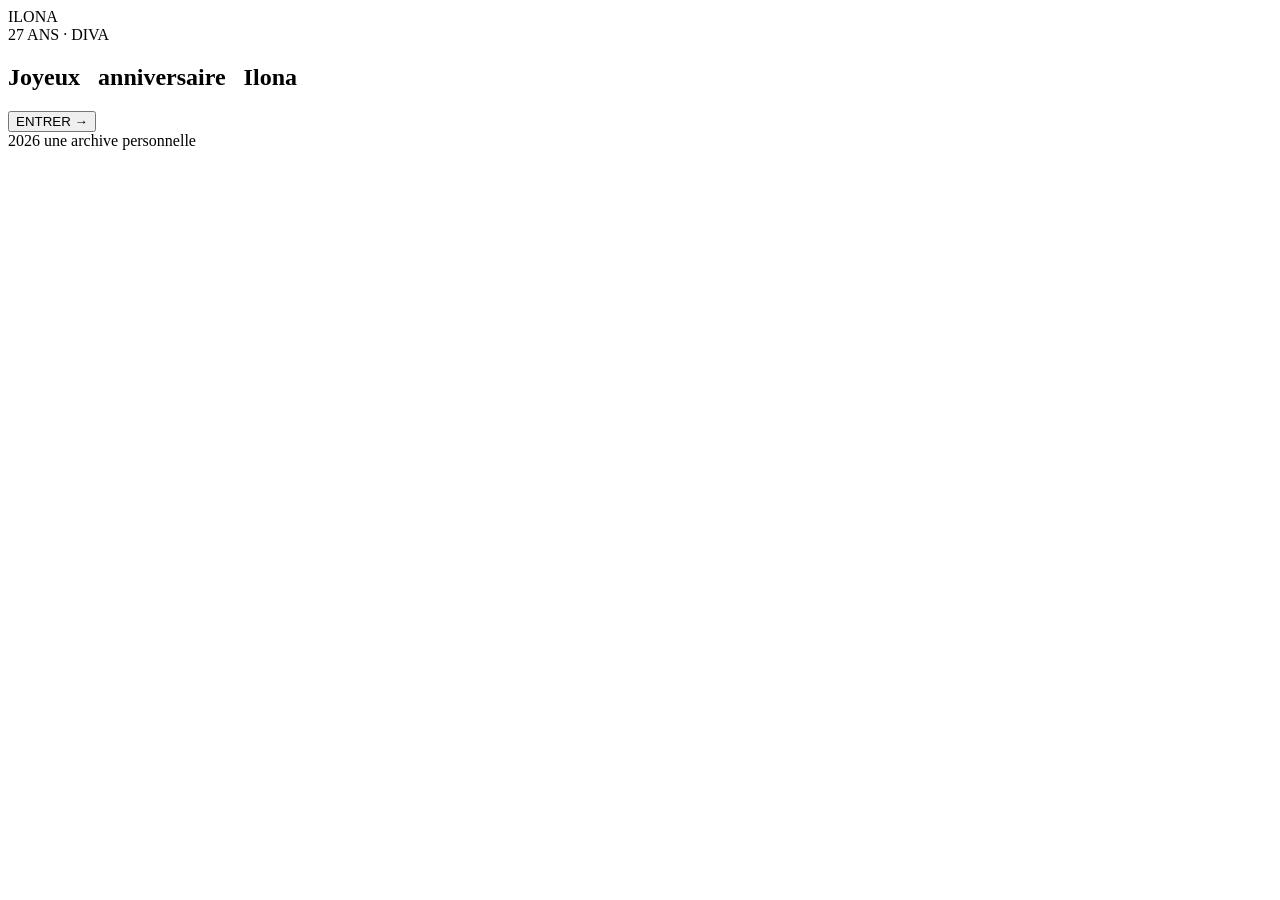
==== index.html @ 59c8e982 "Create index.html" ====
<!DOCTYPE html>
<html lang="fr">
<head>
  <meta charset="UTF-8">

  <meta name="viewport" content="width=device-width, initial-scale=1.0">

  <meta
    name="description"
    content="Joyeux anniversaire Ilona — 27 ans, diva."
  >

  <title>Ilona — 27 ans de diva</title>

  <link rel="stylesheet" href="style.css">
</head>

<body>

  <main class="home">

    <header class="header">
      <div class="name">ILONA</div>
      <div class="age">27 ANS · DIVA</div>
    </header>


    <section class="welcome">

      <h1 class="birthday">
        <span>J</span><span>o</span><span>y</span><span>e</span><span>u</span><span>x</span>
        <span>&nbsp;</span>
        <span>a</span><span>n</span><span>n</span><span>i</span><span>v</span><span>e</span><span>r</span><span>s</span><span>a</span><span>i</span><span>r</span><span>e</span>
        <span>&nbsp;</span>
        <span>I</span><span>l</span><span>o</span><span>n</span><span>a</span>
      </h1>

      <button class="enter" id="enterButton" type="button">
        ENTRER
        <span class="arrow">→</span>
      </button>

    </section>


    <footer class="footer">
      <span>2026</span>
      <span>une archive personnelle</span>
    </footer>

  </main>


  <script src="script.js"></script>

</body>
</html>
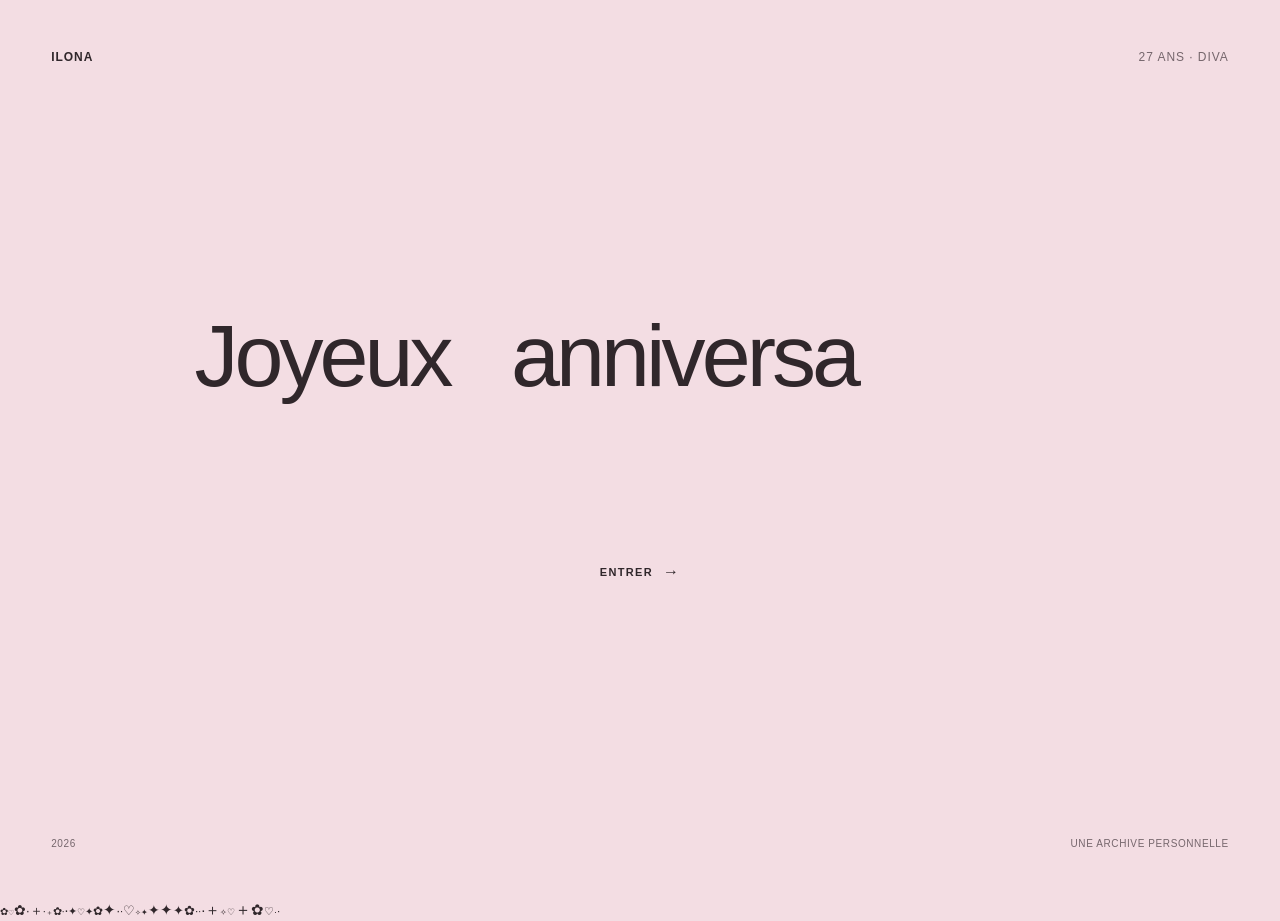
==== commit feea20c1: "Update index.html" ====
--- a/index.html
+++ b/index.html
@@ -14,7 +14,18 @@
 
   <link rel="stylesheet" href="style.css">
 </head>
+  
+<link
+  href="https://fonts.googleapis.com/css2?family=Fraunces:opsz,wght@9..144,400&display=swap"
+  rel="stylesheet"
+  .birthday {
+  font-family: "Fraunces", serif;
 
+  font-weight: 400;
+
+  letter-spacing: -0.04em;
+}
+>
 <body>
 
   <main class="home">
--- a/style.css
+++ b/style.css
@@ -0,0 +1,329 @@
+/* ==================================================
+   ILONA — 27 ANS, DIVA
+   Base stylesheet
+   ================================================== */
+
+
+/* ---------- VARIABLES ---------- */
+
+:root {
+  --background: #f3dde3;
+  --text: #30272b;
+  --muted: #75666c;
+
+  --page-padding: clamp(20px, 4vw, 60px);
+
+  --sans: Arial, Helvetica, sans-serif;
+}
+
+
+/* ---------- RESET ---------- */
+
+* {
+  box-sizing: border-box;
+  margin: 0;
+  padding: 0;
+}
+
+html {
+  width: 100%;
+  height: 100%;
+}
+
+body {
+  width: 100%;
+  min-height: 100vh;
+
+  background: var(--background);
+  color: var(--text);
+
+  font-family: var(--sans);
+
+  overflow-x: hidden;
+}
+
+
+/* ---------- HOME ---------- */
+
+.home {
+  position: relative;
+
+  width: 100%;
+  min-height: 100vh;
+
+  padding: var(--page-padding);
+
+  display: flex;
+  flex-direction: column;
+
+  transition:
+    opacity 0.8s ease,
+    transform 0.8s ease;
+}
+
+
+/* ---------- HEADER ---------- */
+
+.header {
+  width: 100%;
+
+  display: flex;
+  justify-content: space-between;
+  align-items: flex-start;
+
+  font-size: 12px;
+  line-height: 1;
+
+  letter-spacing: 0.08em;
+  text-transform: uppercase;
+}
+
+.name {
+  font-weight: 600;
+}
+
+.age {
+  color: var(--muted);
+}
+
+
+/* ---------- WELCOME ---------- */
+
+.welcome {
+  flex: 1;
+
+  display: flex;
+  flex-direction: column;
+
+  align-items: center;
+  justify-content: center;
+
+  text-align: center;
+
+  padding: 60px 20px;
+}
+
+
+/* ---------- BIRTHDAY TEXT ---------- */
+
+.birthday {
+  max-width: 900px;
+
+  font-size: clamp(34px, 7vw, 88px);
+  font-weight: 400;
+
+  line-height: 0.98;
+  letter-spacing: -0.045em;
+}
+
+
+/*
+   Each letter starts invisible and slightly lower.
+   JavaScript adds .visible progressively.
+*/
+
+.birthday span {
+  display: inline-block;
+
+  opacity: 0;
+  transform: translateY(18px);
+
+  transition:
+    opacity 0.7s ease,
+    transform 0.7s cubic-bezier(0.22, 1, 0.36, 1);
+}
+
+.birthday span.visible {
+  opacity: 1;
+  transform: translateY(0);
+}
+
+
+/* ---------- ENTER BUTTON ---------- */
+
+.enter {
+  margin-top: 70px;
+
+  border: none;
+  background: transparent;
+
+  color: var(--text);
+
+  font-family: inherit;
+  font-size: 11px;
+  font-weight: 600;
+
+  letter-spacing: 0.12em;
+
+  cursor: pointer;
+
+  display: flex;
+  align-items: center;
+  gap: 10px;
+
+  padding: 10px 0;
+
+  transition:
+    opacity 0.3s ease,
+    gap 0.3s ease;
+}
+
+.enter:hover {
+  gap: 16px;
+}
+
+.enter:focus-visible {
+  outline: 1px solid var(--text);
+  outline-offset: 8px;
+}
+
+.arrow {
+  font-size: 16px;
+  line-height: 0;
+}
+
+
+/* ---------- FOOTER ---------- */
+
+.footer {
+  width: 100%;
+
+  display: flex;
+  justify-content: space-between;
+  align-items: center;
+
+  color: var(--muted);
+
+  font-size: 10px;
+  letter-spacing: 0.06em;
+  text-transform: uppercase;
+}
+
+
+/* ---------- EXIT ANIMATION ---------- */
+
+.home.exit {
+  opacity: 0;
+  transform: scale(0.985);
+}
+
+
+/* ---------- MOBILE ---------- */
+
+@media (max-width: 600px) {
+
+  .header {
+    font-size: 10px;
+  }
+
+  .birthday {
+    max-width: 350px;
+
+    font-size: clamp(38px, 12vw, 58px);
+
+    line-height: 1;
+  }
+
+  .welcome {
+    padding: 40px 10px;
+  }
+
+  .enter {
+    margin-top: 55px;
+  }
+
+  .footer {
+    font-size: 8px;
+  }
+/* ==========================================
+   CONFETTIS
+   ========================================== */
+
+.confetti-container {
+  position: fixed;
+
+  inset: 0;
+
+  pointer-events: none;
+
+  overflow: hidden;
+
+  z-index: 0;
+}
+
+.confetti {
+  position: absolute;
+
+  color: rgba(48, 39, 43, 0.25);
+
+  opacity: 0;
+
+  animation:
+    confettiFloat
+    4s
+    ease-in-out
+    infinite;
+}
+
+@keyframes confettiFloat {
+
+  0% {
+    opacity: 0;
+    transform:
+      translateY(10px)
+      rotate(0deg);
+  }
+
+  25% {
+    opacity: 0.6;
+  }
+
+  75% {
+    opacity: 0.4;
+  }
+
+  100% {
+    opacity: 0;
+    transform:
+      translateY(-50px)
+      rotate(180deg);
+  }
+
+}
+
+
+/* ==========================================
+   TEXTE ANNIVERSAIRE
+   ========================================== */
+
+.birthday {
+  position: relative;
+
+  z-index: 2;
+
+  /*
+    Évite que le navigateur coupe
+    "Ilona" entre les lettres.
+  */
+
+  white-space: normal;
+}
+
+.birthday span {
+  white-space: nowrap;
+}
+
+
+/* ==========================================
+   CONTENU AU-DESSUS DES CONFETTIS
+   ========================================== */
+
+.header,
+.welcome,
+.footer {
+  position: relative;
+
+  z-index: 2;
+}
+   
+}
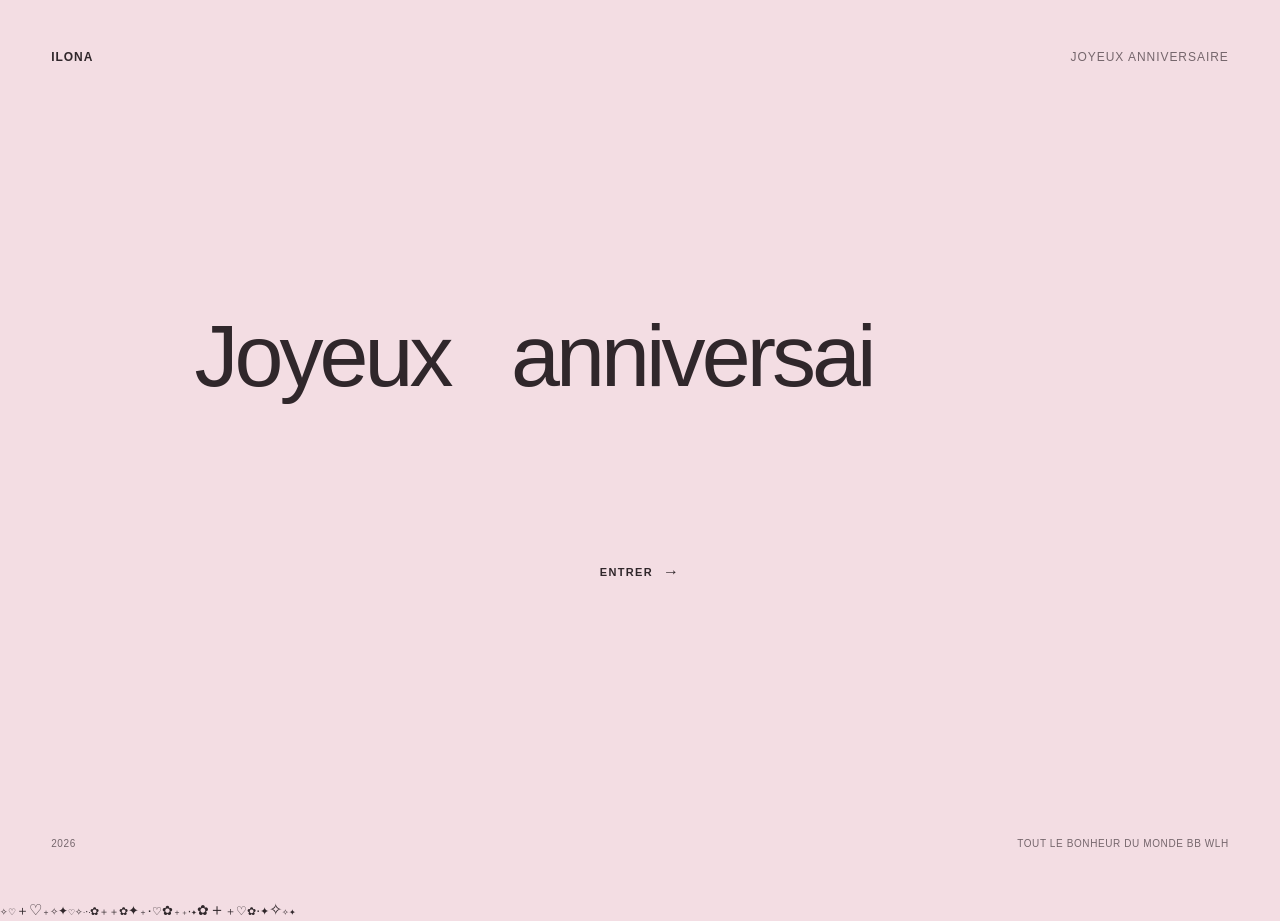
==== commit 1e45cd87: "Update index.html" ====
--- a/index.html
+++ b/index.html
@@ -32,7 +32,7 @@
 
     <header class="header">
       <div class="name">ILONA</div>
-      <div class="age">27 ANS · DIVA</div>
+      <div class="age">JOYEUX ANNIVERSAIRE</div>
     </header>
 
 
@@ -43,6 +43,7 @@
         <span>&nbsp;</span>
         <span>a</span><span>n</span><span>n</span><span>i</span><span>v</span><span>e</span><span>r</span><span>s</span><span>a</span><span>i</span><span>r</span><span>e</span>
         <span>&nbsp;</span>
+        
         <span>I</span><span>l</span><span>o</span><span>n</span><span>a</span>
       </h1>
 
@@ -56,7 +57,7 @@
 
     <footer class="footer">
       <span>2026</span>
-      <span>une archive personnelle</span>
+      <span>Tout le bonheur du monde bb wlh</span>
     </footer>
 
   </main>
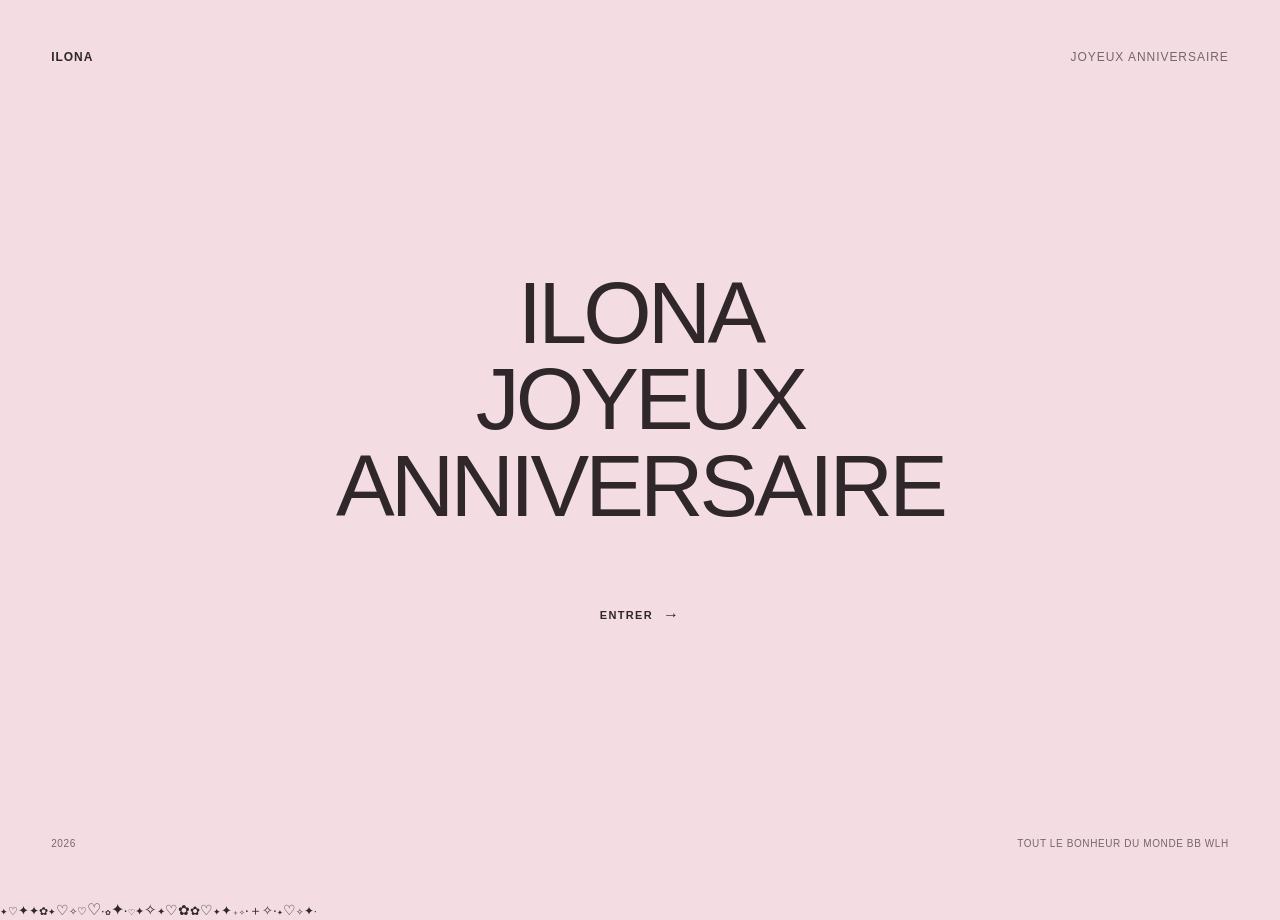
==== commit 6b89e593: "Update index.html" ====
--- a/index.html
+++ b/index.html
@@ -1,9 +1,14 @@
 <!DOCTYPE html>
 <html lang="fr">
+
 <head>
+
   <meta charset="UTF-8">
 
-  <meta name="viewport" content="width=device-width, initial-scale=1.0">
+  <meta
+    name="viewport"
+    content="width=device-width, initial-scale=1.0"
+  >
 
   <meta
     name="description"
@@ -13,51 +18,78 @@
   <title>Ilona — 27 ans de diva</title>
 
   <link rel="stylesheet" href="style.css">
+
+  <link
+    href="https://fonts.googleapis.com/css2?family=Fraunces:opsz,wght@9..144,400&display=swap"
+    rel="stylesheet"
+  >
+
 </head>
-  
-<link
-  href="https://fonts.googleapis.com/css2?family=Fraunces:opsz,wght@9..144,400&display=swap"
-  rel="stylesheet"
-  .birthday {
-  font-family: "Fraunces", serif;
 
-  font-weight: 400;
 
-  letter-spacing: -0.04em;
-}
->
 <body>
+
+  <!-- CONFETTIS -->
+
+  <div id="confetti-container"></div>
+
 
   <main class="home">
 
     <header class="header">
-      <div class="name">ILONA</div>
-      <div class="age">JOYEUX ANNIVERSAIRE</div>
+
+      <div class="name">
+        ILONA
+      </div>
+
+      <div class="age">
+        JOYEUX ANNIVERSAIRE
+      </div>
+
     </header>
 
 
     <section class="welcome">
 
-      <h1 class="birthday">
-        <span>J</span><span>o</span><span>y</span><span>e</span><span>u</span><span>x</span>
-        <span>&nbsp;</span>
-        <span>a</span><span>n</span><span>n</span><span>i</span><span>v</span><span>e</span><span>r</span><span>s</span><span>a</span><span>i</span><span>r</span><span>e</span>
-        <span>&nbsp;</span>
-        
-        <span>I</span><span>l</span><span>o</span><span>n</span><span>a</span>
-      </h1>
+      <div class="birthday">
 
-      <button class="enter" id="enterButton" type="button">
+        <div class="birthday-name">
+          ILONA
+        </div>
+
+        <div class="birthday-text">
+          JOYEUX ANNIVERSAIRE
+        </div>
+
+      </div>
+
+
+      <button
+        class="enter"
+        id="enterButton"
+        type="button"
+      >
         ENTRER
-        <span class="arrow">→</span>
+
+        <span class="arrow">
+          →
+        </span>
+
       </button>
 
     </section>
 
 
     <footer class="footer">
-      <span>2026</span>
-      <span>Tout le bonheur du monde bb wlh</span>
+
+      <span>
+        2026
+      </span>
+
+      <span>
+        Tout le bonheur du monde bb wlh
+      </span>
+
     </footer>
 
   </main>
@@ -66,4 +98,5 @@
   <script src="script.js"></script>
 
 </body>
+
 </html>
--- a/style.css
+++ b/style.css
@@ -306,7 +306,9 @@
     "Ilona" entre les lettres.
   */
 
-  white-space: normal;
+.name {
+  white-space: nowrap;
+}
 }
 
 .birthday span {
